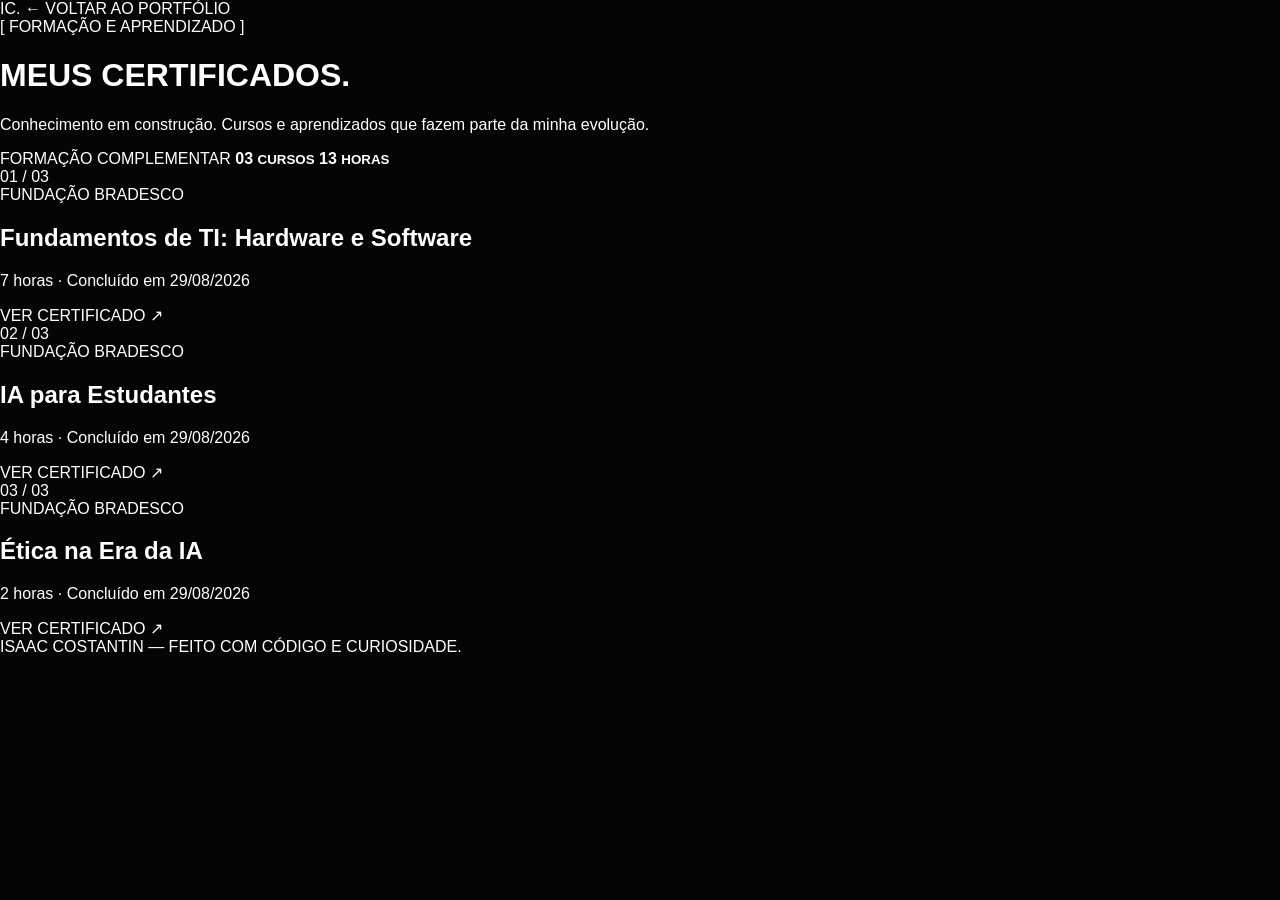
==== cursos.html @ 8d81268f "Create cursos.html for certificate display" ====
<!DOCTYPE html>
<html lang="pt-BR">
<head>
    <meta charset="UTF-8">
    <meta name="viewport" content="width=device-width, initial-scale=1">
    <meta name="theme-color" content="#050505">

    <title>Certificados — Isaac Costantin</title>

    <link rel="stylesheet" href="style.css">
    <link rel="stylesheet" href="certificados.css">
</head>

<body class="certificados-page">

    <header class="certificados-header">
        <a href="index.html" class="certificados-logo">IC.</a>
        <a href="index.html" class="back-link">← VOLTAR AO PORTFÓLIO</a>
    </header>

    <main class="certificados-main">

        <div class="certificados-intro">
            <span class="section-label">[ FORMAÇÃO E APRENDIZADO ]</span>
            <h1>MEUS <span>CERTIFICADOS.</span></h1>
            <p>
                Conhecimento em construção.
                Cursos e aprendizados que fazem parte da minha evolução.
            </p>
        </div>

        <div class="certificados-info">
            <span>FORMAÇÃO COMPLEMENTAR</span>
            <strong>03 <small>CURSOS</small></strong>
            <strong>13 <small>HORAS</small></strong>
        </div>

        <section class="certificados-lista">

            <article class="certificado">
                <span class="certificado-numero">01 / 03</span>
                <div>
                    <span class="certificado-instituicao">FUNDAÇÃO BRADESCO</span>
                    <h2>Fundamentos de TI: Hardware e Software</h2>
                    <p>7 horas · Concluído em 29/08/2026</p>
                </div>
                <a href="assets/certificados/fundamentos-ti.pdf" target="_blank">
                    VER CERTIFICADO ↗
                </a>
            </article>

            <article class="certificado">
                <span class="certificado-numero">02 / 03</span>
                <div>
                    <span class="certificado-instituicao">FUNDAÇÃO BRADESCO</span>
                    <h2>IA para Estudantes</h2>
                    <p>4 horas · Concluído em 29/08/2026</p>
                </div>
                <a href="assets/certificados/ia-para-estudantes.pdf" target="_blank">
                    VER CERTIFICADO ↗
                </a>
            </article>

            <article class="certificado">
                <span class="certificado-numero">03 / 03</span>
                <div>
                    <span class="certificado-instituicao">FUNDAÇÃO BRADESCO</span>
                    <h2>Ética na Era da IA</h2>
                    <p>2 horas · Concluído em 29/08/2026</p>
                </div>
                <a href="assets/certificados/etica-ia.pdf" target="_blank">
                    VER CERTIFICADO ↗
                </a>
            </article>

        </section>

    </main>

    <footer class="certificados-footer">
        ISAAC COSTANTIN — FEITO COM CÓDIGO E CURIOSIDADE.
    </footer>

</body>
</html>
---- style.css ----
:root {
    --preto: #050505;
    --verde: #C6FF00;
    --rosa: #ff174d;
    --branco: #fffffd;
    --cinza: #999991;
    --linha: #292925;
    --fonte: "Space Grotesk", sans-serif;
    --monoespaco: "IBM Plex Mono", monospace;
}

* { box-sizing: border-box; }

html { scroll-behavior: smooth; scroll-padding-top: 30px; }

body {
    margin: 0;
    overflow-x: hidden;
    background: var(--preto);
    color: var(--branco);
    font-family: var(--fonte);
    -webkit-font-smoothing: antialiased;
}

a { color: inherit; text-decoration: none; }
a:focus-visible { outline: 2px solid var(--verde); outline-offset: 5px; }
::selection { color: var(--preto); background: var(--verde); }

.mono, .eyebrow, .tag, .coordinate { font-family: var(--monoespaco); }
.lime { color: var(--verde); }
.pink { color: var(--rosa); }
.muted { color: var(--cinza); line-height: 1.8; }
.eyebrow { color: var(--cinza); font-size: .66rem; letter-spacing: .1em; }

.mesh {
    position: fixed;
    inset: 0;
    z-index: -1;
    overflow: hidden;
    pointer-events: none;
    background: radial-gradient(ellipse at 50% 40%, #111507, transparent 65%), var(--preto);
}

.mesh::before, .mesh::after {
    content: "";
    position: absolute;
    width: 55vw;
    aspect-ratio: 1;
    border-radius: 50%;
    filter: blur(100px);
    opacity: .06;
    animation: glow 18s ease-in-out infinite alternate;
}

.mesh::before { top: -20%; left: -10%; background: var(--verde); }
.mesh::after { right: -20%; bottom: -30%; background: var(--rosa); animation-delay: -8s; }

.mesh svg {
    position: absolute;
    inset: -5%;
    width: 110%;
    height: 110%;
    animation: drift 25s ease-in-out infinite alternate;
}

.mesh g {
    fill: none;
    stroke: var(--verde);
    stroke-width: .8;
    stroke-opacity: .22;
}

.mesh .horizontal { animation: horizontal 17s ease-in-out infinite alternate; }
.mesh .vertical { animation: vertical 21s ease-in-out infinite alternate; }

.mesh .highlight {
    fill: none;
    stroke: url(#lines);
    stroke-width: 1.4;
    stroke-dasharray: 4 15;
    animation: dash 25s linear infinite;
}

@keyframes drift {
    to { transform: translate(1%, -1%) scale(1.04); }
}
@keyframes horizontal {
    to { transform: translateY(16px) skewY(1deg); }
}
@keyframes vertical {
    to { transform: translateX(-15px) skewX(-1deg); }
}
@keyframes dash { to { stroke-dashoffset: -350; } }
@keyframes glow { to { transform: translate(15%, 12%) scale(1.2); } }

.navbar { position: relative; border-bottom: 1px solid var(--linha); }
.brand { font-size: 1.5rem; font-weight: 700; letter-spacing: -.08em; }
.brand span { color: var(--verde); }
.nav-links { display: flex; gap: clamp(14px, 3vw, 40px); }
.nav-links a, .footer > a:last-child {
    font: .65rem var(--monoespaco);
    color: var(--cinza);
    transition: color .2s;
}
.nav-links a:hover, .footer > a:last-child:hover { color: var(--verde); }

.hero { position: relative; padding-top: 25px; padding-bottom: 80px; }
.meta, .bottom-line {
    display: flex;
    justify-content: space-between;
    gap: 15px;
    color: var(--cinza);
    font-size: .6rem;
}
.meta span:first-child { color: var(--verde); }
.hero .eyebrow { margin-top: clamp(100px, 15vw, 180px); margin-bottom: 30px; }

.hero h1 {
    margin: 0;
    font-size: clamp(3.5rem, 13.4vw, 12rem);
    font-weight: 700;
    line-height: .76;
    letter-spacing: -.105em;
}
.hero h1 > span {
    display: inline-block;
    margin-top: .12em;
    color: transparent;
    -webkit-text-stroke: 1px var(--branco);
    transition: color .3s;
}
.hero h1 > span:hover { color: var(--rosa); -webkit-text-stroke-color: var(--rosa); }

.intro {
    max-width: 560px;
    margin: 0;
    font-size: clamp(1.15rem, 2.3vw, 1.8rem);
    line-height: 1.5;
    letter-spacing: -.03em;
}

.outline-link, .contact-link {
    display: inline-block;
    padding: 16px 19px;
    border: 1px solid var(--verde);
    color: var(--verde);
    font: .65rem var(--monoespaco);
    transition: background .25s, color .25s;
}
.outline-link:hover { background: var(--verde); color: var(--preto); }

.bottom-line {
    margin-top: 85px;
    padding-top: 15px;
    border-top: 1px solid var(--linha);
}

.ticker {
    overflow: hidden;
    padding: 17px 0;
    background: var(--verde);
    color: var(--preto);
    font-size: .75rem;
    letter-spacing: .07em;
    white-space: nowrap;
    transform: rotate(-1deg) scale(1.02);
    animation: ticker 30s linear infinite;
}
@keyframes ticker { to { text-indent: -20%; } }

.section { padding-top: 130px; padding-bottom: 130px; }

.section-heading {
    display: flex;
    justify-content: space-between;
    align-items: end;
    gap: 25px;
    margin-bottom: 65px;
}

.section h2, .about h2, .contact h2 {
    font-size: clamp(3rem, 7.5vw, 7rem);
    font-weight: 700;
    line-height: .84;
    letter-spacing: -.095em;
}
.section-heading h2 { margin: 22px 0 0; }
.section-heading > .muted { font-size: .8rem; }

.project { height: 100%; }
.project-shift { margin-top: 100px; }

.art {
    position: relative;
    display: flex;
    align-items: center;
    justify-content: center;
    min-height: 360px;
    overflow: hidden;
    isolation: isolate;
    transition: filter .3s;
}
.project:hover .art { filter: brightness(1.08); }
.art-lime { background: var(--verde); color: var(--preto); }
.art-pink { background: var(--rosa); color: var(--preto); }
.art-dark { min-height: 330px; border: 1px solid var(--linha); background: #101010; }

.tag, .coordinate { position: absolute; z-index: 2; font-size: .55rem; }
.tag { top: 18px; left: 18px; }
.coordinate { right: 18px; bottom: 18px; }

.art-title {
    position: relative;
    z-index: 1;
    font-size: clamp(3.5rem, 7vw, 6.5rem);
    font-weight: 700;
    line-height: .77;
    letter-spacing: -.1em;
    transition: transform .4s;
}
.project:hover .art-title { transform: translate(-5px, -5px); }
.art-title > span { color: var(--branco); }
.shape { position: absolute; border: 1px solid currentColor; transition: transform .6s; }
.shape-circle { top: -65px; right: -35px; width: 230px; aspect-ratio: 1; border-radius: 50%; box-shadow: 0 0 0 25px #0505050d; }
.project:hover .shape-circle { transform: rotate(30deg) scale(1.1); }
.shape-ring { right: -40px; bottom: -100px; width: 250px; aspect-ratio: 1; border-radius: 50%; box-shadow: 0 0 0 25px #0505050d, 0 0 0 50px #0505050d; }
.project:hover .shape-ring { transform: translate(-15px, -10px); }

.code {
    position: absolute;
    top: 55px;
    left: 20px;
    color: #BDBDB6;
    font-size: .7rem;
}
.code p { margin-bottom: 8px; }
.code i { color: var(--rosa); font-style: normal; }

.project .eyebrow { margin-bottom: 10px; }
.project h3 { display: flex; justify-content: space-between; gap: 10px; font-size: 1.2rem; }
.project h3 span { color: var(--cinza); font: .65rem var(--monoespaco); }
.project .muted { font-size: .83rem; }


.project-links {
    display: flex;
    flex-wrap: wrap;
    gap: 10px;
    margin-top: 22px;
}

.project-links a {
    display: inline-block;
    padding: 12px 14px;
    border: 1px solid var(--linha);
    color: var(--branco);
    font: .62rem var(--monoespaco);
    transition: .25s;
}

.project-links a:hover {
    background: var(--verde);
    border-color: var(--verde);
    color: var(--preto);
}

.next-project {
    display: flex;
    min-height: 330px;
    flex-direction: column;
    justify-content: space-between;
    padding: 23px;
    background: var(--rosa);
    color: var(--preto);
    transition: background .3s;
}
.next-project:hover { background: var(--verde); }
.next-project strong { font-size: clamp(3rem, 7vw, 6rem); line-height: .8; letter-spacing: -.1em; }
.next-project .tag { position: static; }
.next-project .tag:last-child { padding-top: 15px; border-top: 1px solid #05050555; }

.about { padding: 120px 0; border-block: 1px solid var(--linha); background: #0c0c0ce8; }
.monogram {
    position: relative;
    display: grid;
    place-items: center;
    width: min(250px, 80%);
    aspect-ratio: 1;
    margin: 35px auto;
    border: 1px solid var(--rosa);
    color: var(--rosa);
    font-size: 6rem;
    font-weight: 700;
    transform: rotate(-5deg);
}
.monogram span { position: absolute; top: 10%; right: 12%; font-size: 2rem; }
.about h2 { margin: 25px 0; }
.about-text { max-width: 650px; color: #BDBDB6; line-height: 1.9; }
.skills { display: flex; flex-wrap: wrap; gap: 8px; }
.skills span { padding: 10px 12px; border: 1px solid var(--linha); color: var(--verde); font: .6rem var(--monoespaco); }

.contact h2 { margin: 35px 0; font-size: clamp(4rem, 12vw, 10rem); }
.contact .muted { max-width: 420px; margin: 0 auto 28px; }
.contact-links a {
    background: transparent;
    color: var(--branco);
    border: 1px solid var(--linha);
    transition: 0.3s;
}

.contact-links a:hover {
    background: var(--verde);
    border-color: var(--verde);
    color: var(--preto);
}
.footer {
    display: flex;
    justify-content: space-between;
    align-items: center;
    flex-wrap: wrap;
    gap: 20px;
    padding-top: 25px;
    padding-bottom: 25px;
    border-top: 1px solid var(--linha);
}
.footer > span { color: var(--cinza); font-size: .55rem; }
.footer > a:last-child { font-size: .55rem; }

@media (max-width: 767px) {
    .nav-links { gap: 13px; }
    .nav-links a { font-size: .55rem; }
    .hero .eyebrow { margin-top: 145px; font-size: .58rem; }
    .hero h1 { font-size: 12.5vw; }
    .intro { font-size: 1.2rem; }
    .bottom-line { margin-top: 60px; font-size: .5rem; }
    .section { padding-top: 85px; padding-bottom: 85px; }
    .section-heading { align-items: start; flex-direction: column; margin-bottom: 40px; }
    .section-heading h2 { font-size: clamp(2.8rem, 10vw, 5rem); }
    .project-shift { margin-top: 25px; }
    .art, .art-dark { min-height: 290px; }
    .art-title { font-size: clamp(3.5rem, 12vw, 5rem); }
    .next-project { min-height: 290px; }
    .about { padding: 85px 0; }
    .about h2 { font-size: clamp(3.2rem, 11vw, 5.5rem); }
    .contact h2 { font-size: 12vw; }
    .footer > span { width: 100%; order: 3; }
}

@media (max-width: 380px) {
    .nav-links { gap: 9px; }
    .nav-links a { font-size: .49rem; }
    .meta { font-size: .52rem; }
    .hero h1 { font-size: 12vw; }
    .art, .art-dark { min-height: 245px; }
}

@media (prefers-reduced-motion: reduce) {
    *, *::before, *::after {
        animation-duration: .01ms !important;
        animation-iteration-count: 1 !important;
        scroll-behavior: auto !important;
        transition-duration: .01ms !important;
    }
}

.pdf-button {
    display: inline-block;
    margin-top: 20px;
    padding: 12px 16px;
    border: 1px solid var(--verde);
    color: var(--branco);
    font: .7rem var(--monoespaco);
    text-decoration: none;
    transition: .3s;
}

.pdf-button:hover {
    background: var(--verde);
    color: var(--preto);
}

@media print {
    @page {
        size: A4;
        margin: 15mm;
    }

    nav,
    .mesh,
    .pdf-button,
    footer {
        display: none !important;
    }

    body {
        background: white !important;
        color: black !important;
    }

    h1, h2, h3, p, a, span {
        color: black !important;
    }

    .project {
        break-inside: avoid;
    }
}
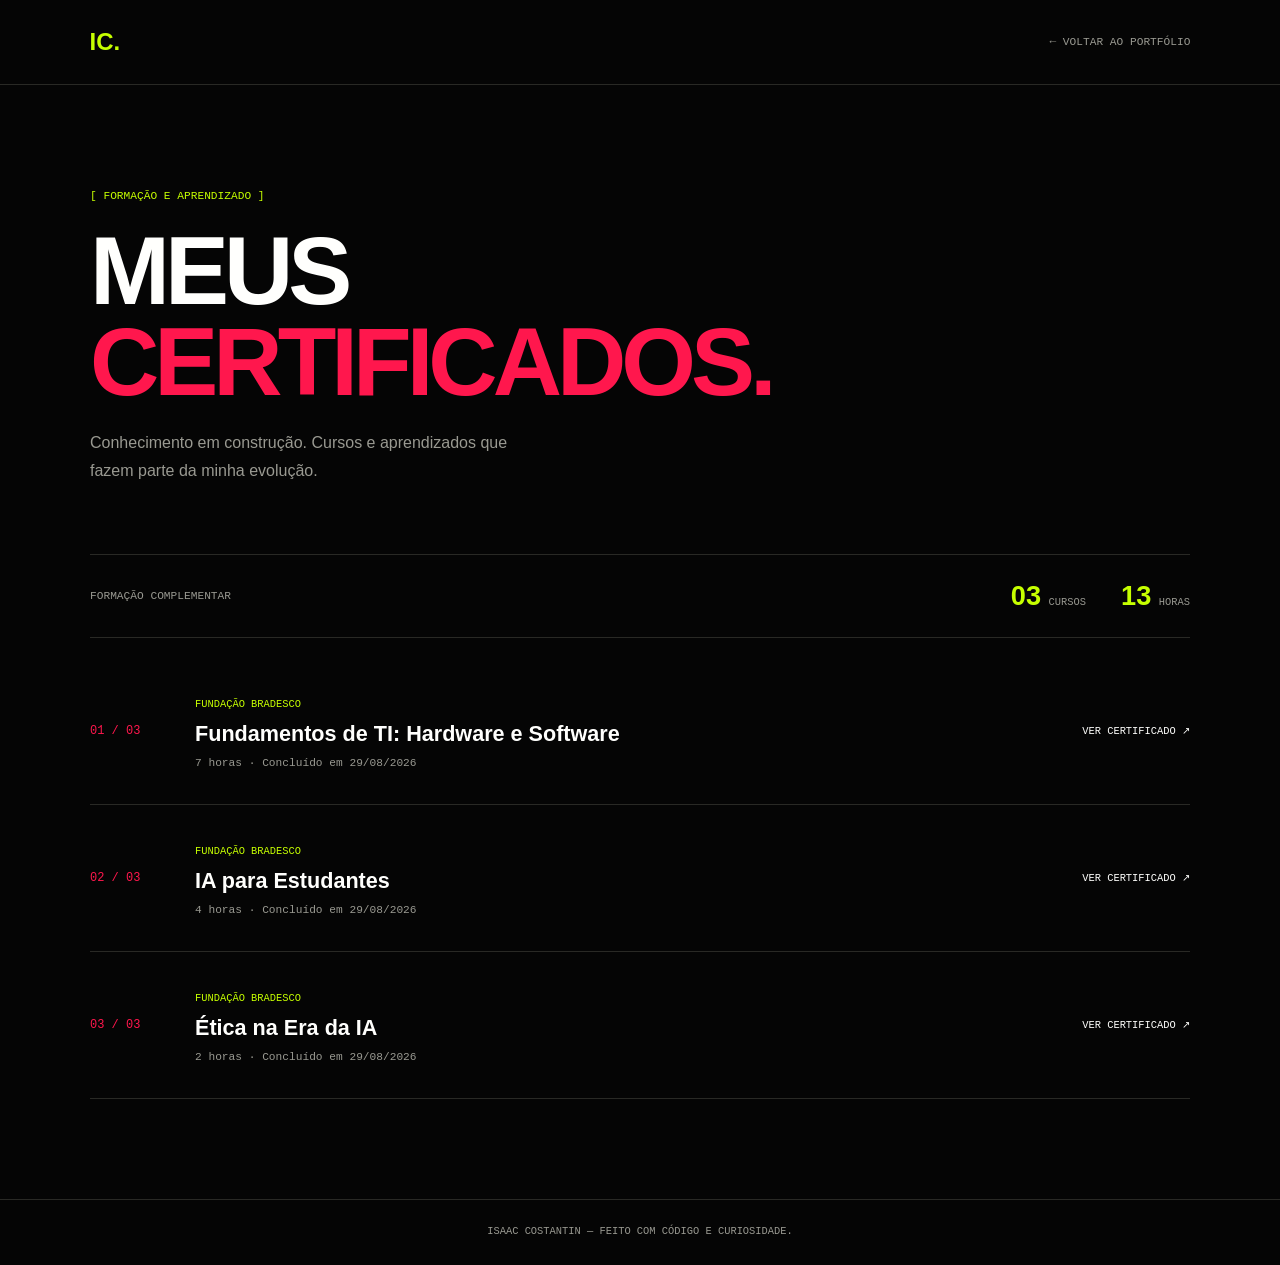
==== commit cca9080d: "Update stylesheet links in cursos.html" ====
--- a/cursos.html
+++ b/cursos.html
@@ -9,7 +9,7 @@
     <title>Certificados — Isaac Costantin</title>
 
     <link rel="stylesheet" href="style.css">
-    <link rel="stylesheet" href="certificados.css">
+    <link rel="stylesheet" href="cursos.css">
 </head>
 
 <body class="certificados-page">
@@ -45,7 +45,7 @@
                     <h2>Fundamentos de TI: Hardware e Software</h2>
                     <p>7 horas · Concluído em 29/08/2026</p>
                 </div>
-                <a href="assets/certificados/fundamentos-ti.pdf" target="_blank">
+                <a href="assets/Fundamentos de TI Hardware e Software.pdf" target="_blank">
                     VER CERTIFICADO ↗
                 </a>
             </article>
@@ -57,7 +57,7 @@
                     <h2>IA para Estudantes</h2>
                     <p>4 horas · Concluído em 29/08/2026</p>
                 </div>
-                <a href="assets/certificados/ia-para-estudantes.pdf" target="_blank">
+                <a href="assets/IA para estudantes.pdf" target="_blank">
                     VER CERTIFICADO ↗
                 </a>
             </article>
@@ -69,7 +69,7 @@
                     <h2>Ética na Era da IA</h2>
                     <p>2 horas · Concluído em 29/08/2026</p>
                 </div>
-                <a href="assets/certificados/etica-ia.pdf" target="_blank">
+                <a href="assets/Ética na Era da IA.pdf" target="_blank">
                     VER CERTIFICADO ↗
                 </a>
             </article>
--- a/cursos.css
+++ b/cursos.css
@@ -0,0 +1,197 @@
+
+.certificados-page {
+    min-height: 100vh;
+    display: flex;
+    flex-direction: column;
+}
+
+.certificados-header {
+    display: flex;
+    justify-content: space-between;
+    align-items: center;
+    padding: 28px 7%;
+    border-bottom: 1px solid var(--linha);
+}
+
+.certificados-logo {
+    color: var(--verde);
+    font-size: 1.5rem;
+    font-weight: 700;
+    text-decoration: none;
+}
+
+.back-link {
+    color: var(--cinza);
+    font: .7rem var(--monoespaco);
+    text-decoration: none;
+    transition: .3s;
+}
+
+.back-link:hover {
+    color: var(--verde);
+}
+
+.certificados-main {
+    width: 86%;
+    max-width: 1100px;
+    margin: 0 auto;
+    padding: 100px 0;
+    flex: 1;
+}
+
+.certificados-intro {
+    max-width: 750px;
+    margin-bottom: 70px;
+}
+
+.section-label {
+    color: var(--verde);
+    font: .7rem var(--monoespaco);
+}
+
+.certificados-intro h1 {
+    margin: 22px 0;
+    color: var(--branco);
+    font-size: clamp(2.8rem, 8vw, 6rem);
+    font-weight: 700;
+    line-height: .95;
+    letter-spacing: -5px;
+}
+
+.certificados-intro h1 span {
+    color: var(--rosa);
+}
+
+.certificados-intro p {
+    max-width: 450px;
+    color: var(--cinza);
+    font-size: 1rem;
+    line-height: 1.7;
+}
+
+.certificados-info {
+    display: flex;
+    align-items: center;
+    gap: 35px;
+    padding: 25px 0;
+    margin-bottom: 20px;
+    border-top: 1px solid var(--linha);
+    border-bottom: 1px solid var(--linha);
+}
+
+.certificados-info span {
+    margin-right: auto;
+    color: var(--cinza);
+    font: .7rem var(--monoespaco);
+}
+
+.certificados-info strong {
+    color: var(--verde);
+    font-size: 1.7rem;
+}
+
+.certificados-info small {
+    color: var(--cinza);
+    font: .65rem var(--monoespaco);
+}
+
+.certificados-lista {
+    display: flex;
+    flex-direction: column;
+}
+
+.certificado {
+    display: grid;
+    grid-template-columns: 80px 1fr auto;
+    align-items: center;
+    gap: 25px;
+    padding: 35px 0;
+    border-bottom: 1px solid var(--linha);
+    transition: .3s;
+}
+
+.certificado:hover {
+    padding-left: 12px;
+    border-bottom-color: var(--verde);
+}
+
+.certificado-numero {
+    color: var(--rosa);
+    font: .75rem var(--monoespaco);
+}
+
+.certificado-instituicao {
+    color: var(--verde);
+    font: .65rem var(--monoespaco);
+}
+
+.certificado h2 {
+    margin: 10px 0;
+    color: var(--branco);
+    font-size: 1.35rem;
+    font-weight: 600;
+}
+
+.certificado p {
+    margin: 0;
+    color: var(--cinza);
+    font: .7rem var(--monoespaco);
+}
+
+.certificado a {
+    color: var(--branco);
+    font: .65rem var(--monoespaco);
+    text-decoration: none;
+    transition: .3s;
+}
+
+.certificado a:hover {
+    color: var(--verde);
+}
+
+.certificados-footer {
+    padding: 25px 7%;
+    border-top: 1px solid var(--linha);
+    color: var(--cinza);
+    font: .65rem var(--monoespaco);
+    text-align: center;
+}
+
+@media (max-width: 767px) {
+    .certificados-header {
+        padding: 22px 6%;
+    }
+
+    .certificados-main {
+        width: 88%;
+        padding: 75px 0;
+    }
+
+    .certificados-intro h1 {
+        letter-spacing: -3px;
+    }
+
+    .certificados-info {
+        gap: 15px;
+        flex-wrap: wrap;
+    }
+
+    .certificados-info span {
+        width: 100%;
+    }
+
+    .certificado {
+        grid-template-columns: 1fr;
+        gap: 15px;
+        padding: 28px 0;
+    }
+
+    .certificado:hover {
+        padding-left: 0;
+    }
+
+    .certificado a {
+        justify-self: start;
+        margin-top: 5px;
+    }
+}
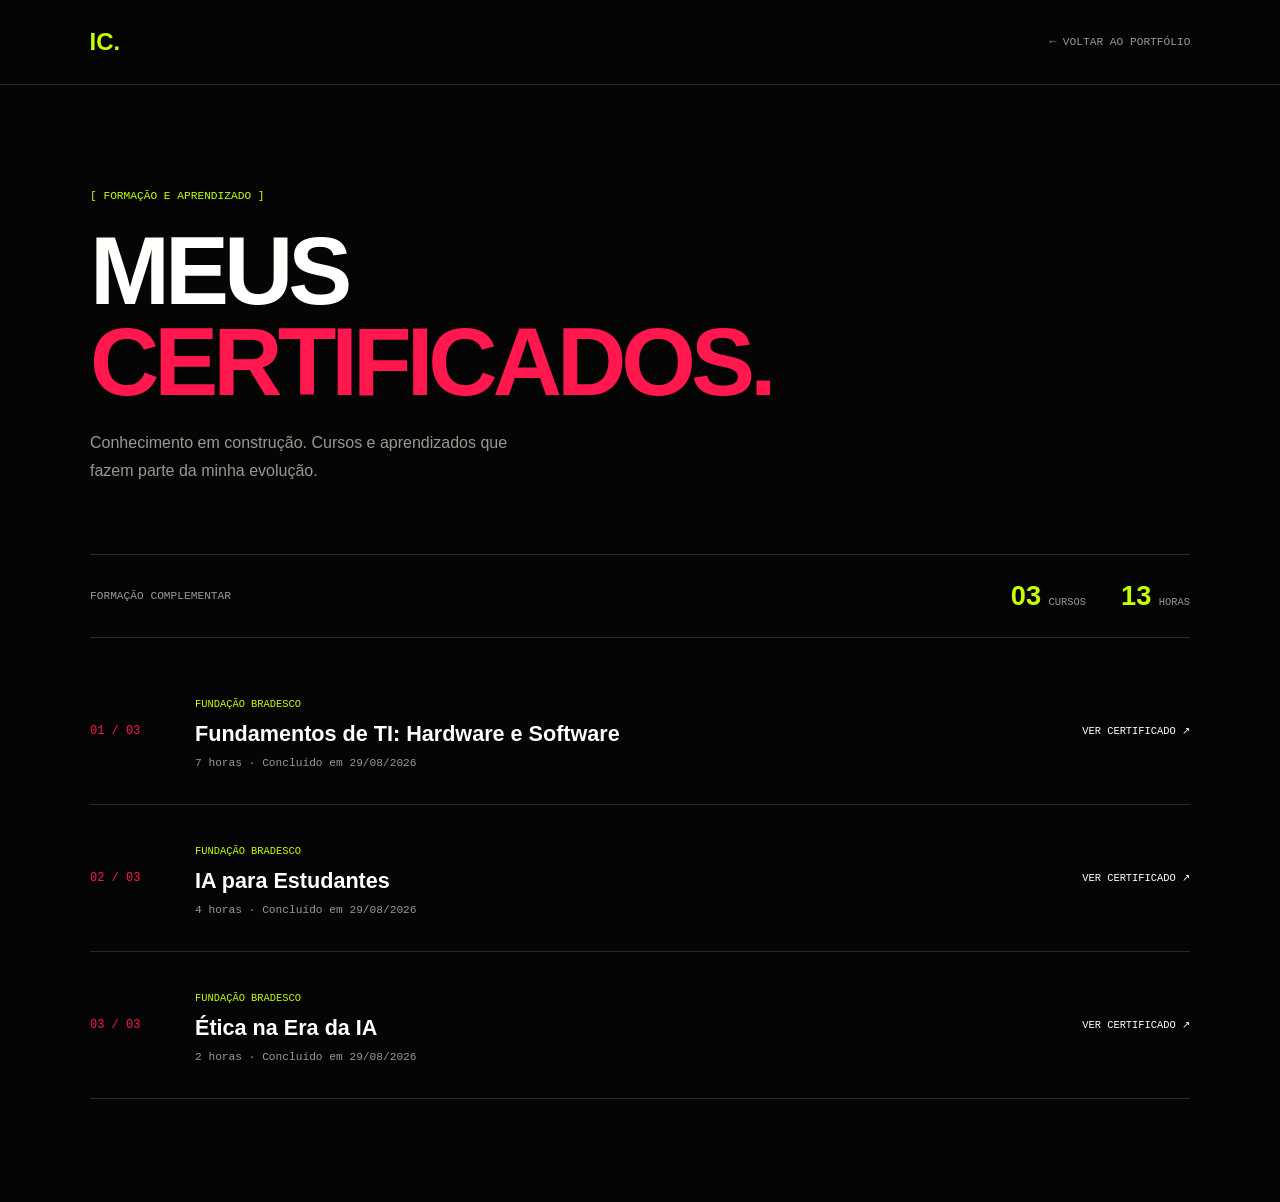
==== commit 82177c04: "Remove footer from cursos.html" ====
--- a/cursos.html
+++ b/cursos.html
@@ -78,9 +78,6 @@
 
     </main>
 
-    <footer class="certificados-footer">
-        ISAAC COSTANTIN — FEITO COM CÓDIGO E CURIOSIDADE.
-    </footer>
 
 </body>
 </html>
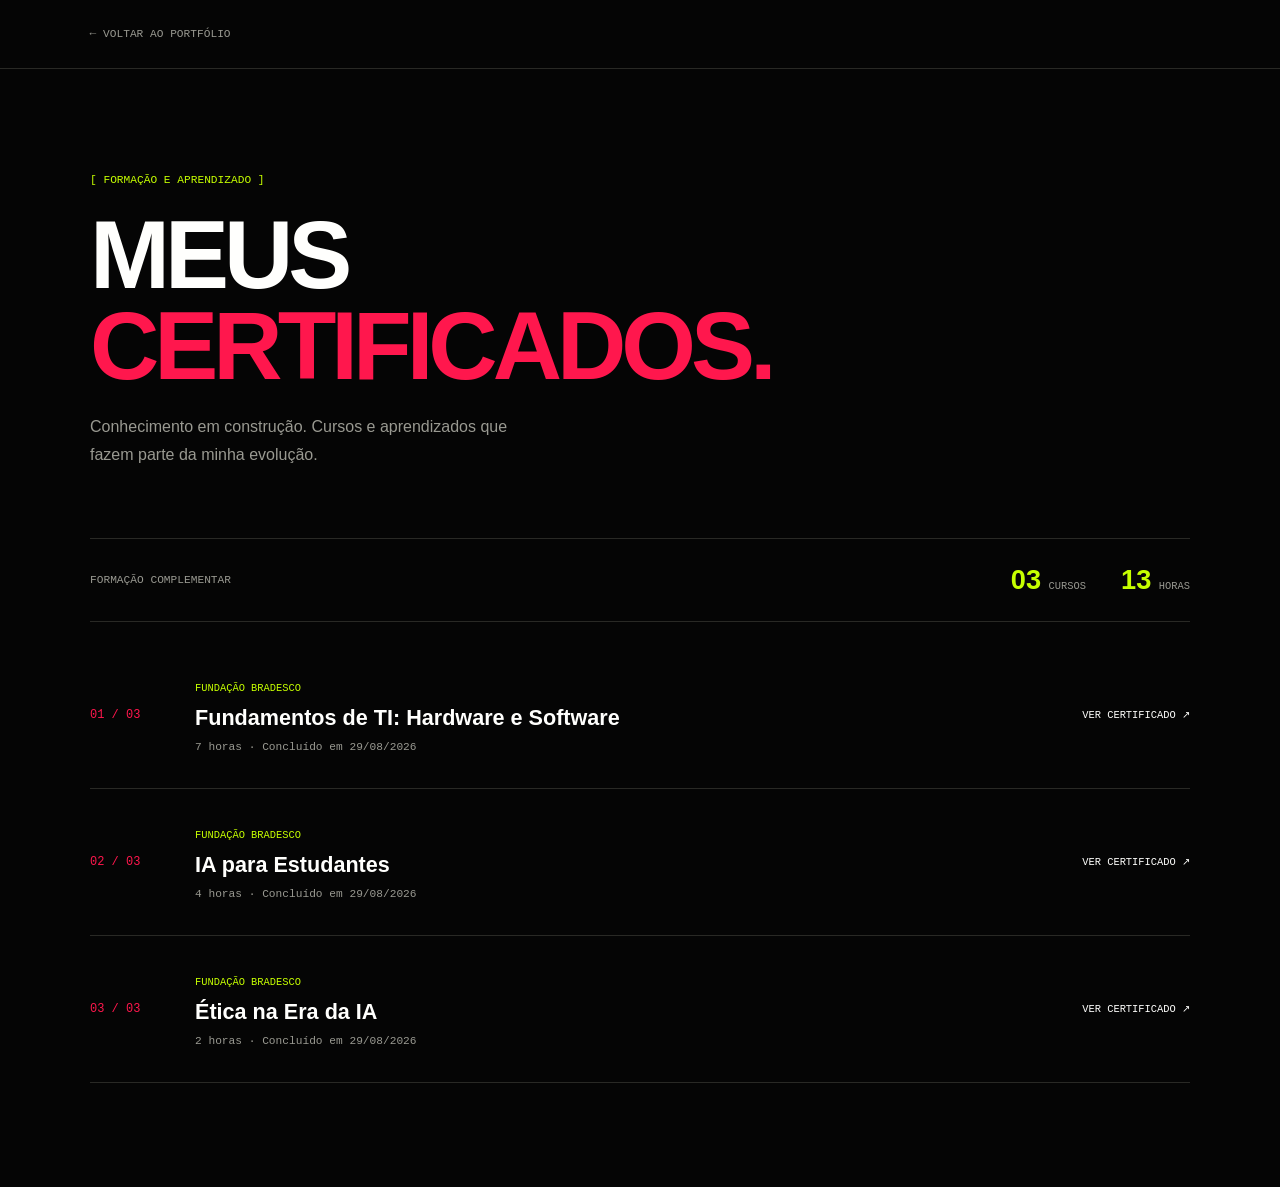
==== commit 41f63a79: "Remove logo link from certificados header" ====
--- a/cursos.html
+++ b/cursos.html
@@ -15,7 +15,6 @@
 <body class="certificados-page">
 
     <header class="certificados-header">
-        <a href="index.html" class="certificados-logo">IC.</a>
         <a href="index.html" class="back-link">← VOLTAR AO PORTFÓLIO</a>
     </header>
 
@@ -45,7 +44,7 @@
                     <h2>Fundamentos de TI: Hardware e Software</h2>
                     <p>7 horas · Concluído em 29/08/2026</p>
                 </div>
-                <a href="assets/Fundamentos de TI Hardware e Software.pdf" target="_blank">
+                <a href="Assets/Fundamentos de TI Hardware e Software.pdf" target="_blank">
                     VER CERTIFICADO ↗
                 </a>
             </article>
@@ -57,7 +56,7 @@
                     <h2>IA para Estudantes</h2>
                     <p>4 horas · Concluído em 29/08/2026</p>
                 </div>
-                <a href="assets/IA para estudantes.pdf" target="_blank">
+                <a href="Assets/IA para estudantes.pdf" target="_blank">
                     VER CERTIFICADO ↗
                 </a>
             </article>
@@ -69,7 +68,7 @@
                     <h2>Ética na Era da IA</h2>
                     <p>2 horas · Concluído em 29/08/2026</p>
                 </div>
-                <a href="assets/Ética na Era da IA.pdf" target="_blank">
+                <a href="Assets/Ética na Era da IA.pdf" target="_blank">
                     VER CERTIFICADO ↗
                 </a>
             </article>
--- a/style.css
+++ b/style.css
@@ -406,3 +406,53 @@
         break-inside: avoid;
     }
 }
+
+.contact-links {
+    display: flex;
+    justify-content: center;
+    flex-wrap: wrap;
+    gap: 12px;
+    margin-top: 35px;
+}
+
+.contact-links a {
+    display: inline-block;
+    padding: 15px 28px;
+    background: transparent;
+    color: var(--branco);
+    border: 1px solid var(--linha);
+    font: .7rem var(--monoespaco);
+    letter-spacing: .08em;
+    transition: .3s ease;
+}
+
+.contact-links a:hover {
+    background: var(--verde);
+    border-color: var(--verde);
+    color: var(--preto);
+    transform: translateY(-4px);
+}
+
+
+.about .certificados-button {
+    display: inline-flex;
+    align-items: center;
+    justify-content: center;
+    width: fit-content;
+    padding: 14px 22px;
+    margin: 0 12px;
+    border: 1px solid var(--rosa);
+    background: transparent;
+    color: var(--rosa);
+    font-family: var(--monoespaco);
+    font-size: .7rem;
+    letter-spacing: .08em;
+    text-decoration: none;
+    transition: .3s ease;
+}
+
+.about .certificados-button:hover {
+    background: var(--rosa);
+    color: var(--preto);
+    transform: translateY(-4px);
+}
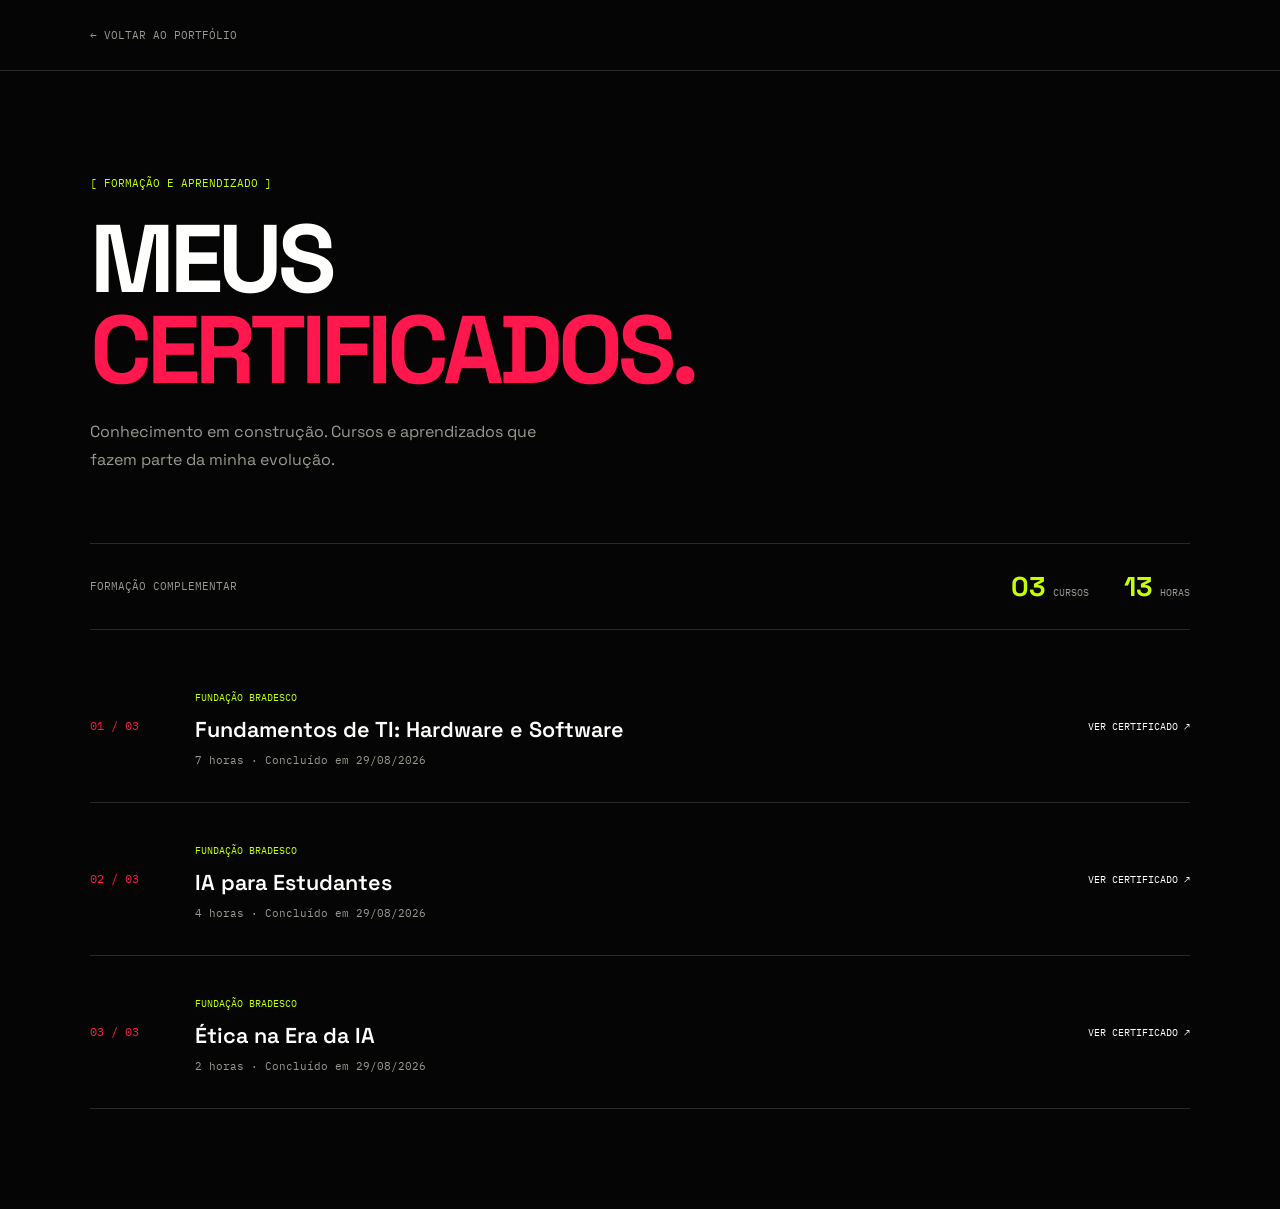
==== commit af9df777: "Add Google Fonts link to cursos.html" ====
--- a/cursos.html
+++ b/cursos.html
@@ -7,6 +7,8 @@
     <meta name="theme-color" content="#050505">
 
     <title>Certificados — Isaac Costantin</title>
+
+    <link href="https://fonts.googleapis.com/css2?family=Space+Grotesk:wght@400;500;600;700&family=IBM+Plex+Mono:wght@400;500&display=swap" rel="stylesheet">
 
     <link rel="stylesheet" href="style.css">
     <link rel="stylesheet" href="cursos.css">
--- a/style.css
+++ b/style.css
@@ -300,13 +300,71 @@
 .skills { display: flex; flex-wrap: wrap; gap: 8px; }
 .skills span { padding: 10px 12px; border: 1px solid var(--linha); color: var(--verde); font: .6rem var(--monoespaco); }
 
-.contact h2 { margin: 35px 0; font-size: clamp(4rem, 12vw, 10rem); }
-.contact .muted { max-width: 420px; margin: 0 auto 28px; }
+
+.contact {
+    position: relative;
+    width: min(1200px, calc(100% - 48px));
+    margin: 120px auto 90px;
+    padding: 65px 0;
+    border-top: 1px solid var(--linha);
+    border-bottom: 1px solid var(--linha);
+}
+
+.contact::before {
+    content: "03 / CONTATO";
+    display: block;
+    margin-bottom: 40px;
+    color: var(--cinza);
+    font: .7rem var(--monoespaco);
+    letter-spacing: .12em;
+}
+
+.contact h2 {
+    max-width: 1100px;
+    margin: 0 0 55px;
+    font-size: clamp(3rem, 8.5vw, 8.5rem);
+    font-weight: 700;
+    line-height: .88;
+    letter-spacing: -.095em;
+}
+
+.contact h2 span {
+    display: block;
+    color: var(--rosa);
+}
+
+.contact-links {
+    display: flex;
+    flex-wrap: wrap;
+    gap: 10px;
+}
+
 .contact-links a {
-    background: transparent;
+    display: inline-flex;
+    padding: 14px 20px;
+    border: 1px solid var(--linha);
     color: var(--branco);
-    border: 1px solid var(--linha);
-    transition: 0.3s;
+    font: .65rem var(--monoespaco);
+    transition: .3s ease;
+}
+
+.contact-links a:hover {
+    background: var(--verde);
+    border-color: var(--verde);
+    color: var(--preto);
+    transform: translateY(-4px);
+}
+
+@media (max-width: 767px) {
+    .contact {
+        width: calc(100% - 36px);
+        margin: 80px auto 60px;
+        padding: 45px 0;
+    }
+
+    .contact h2 {
+        font-size: clamp(2.6rem, 11vw, 5rem);
+    }
 }
 
 .contact-links a:hover {
--- a/cursos.css
+++ b/cursos.css
@@ -11,13 +11,6 @@
     align-items: center;
     padding: 28px 7%;
     border-bottom: 1px solid var(--linha);
-}
-
-.certificados-logo {
-    color: var(--verde);
-    font-size: 1.5rem;
-    font-weight: 700;
-    text-decoration: none;
 }
 
 .back-link {
